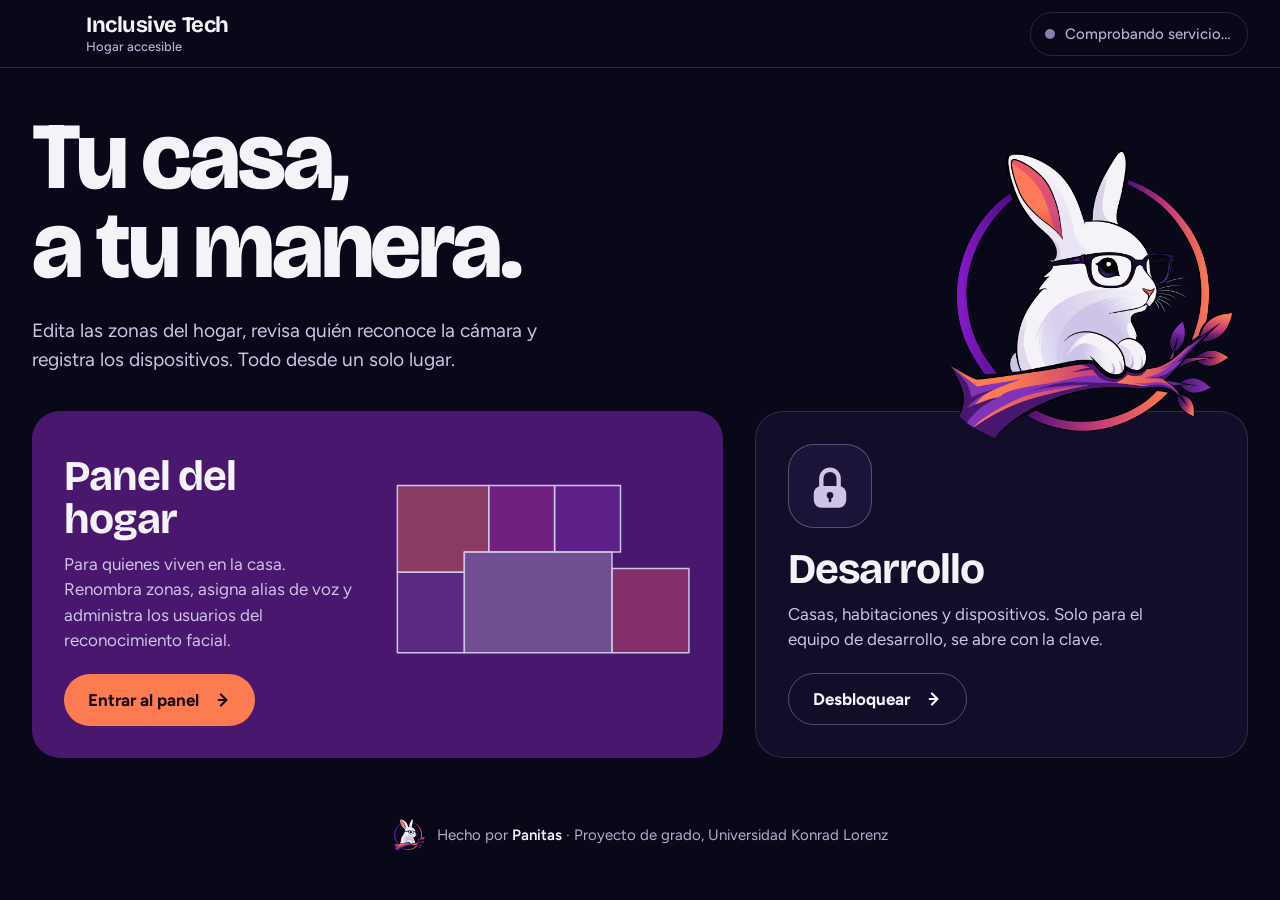
==== frontend/index.html @ b9ea5553 "+ Feat - Nuevo Frontend: Pantalla central (hub) con logo, pestaña de panel del hogar y acceso a pest" ====
<!DOCTYPE html>
<!--
    Inclusive Tech · pantalla central
    Punto de entrada: enlaza al panel del hogar y al panel de desarrollo (protegido con clave).
-->
<html lang="es">

<head>
    <meta charset="utf-8">
    <meta name="viewport" content="width=device-width, initial-scale=1, viewport-fit=cover">
    <meta name="theme-color" content="#090819">
    <title>Inclusive Tech · Inicio</title>
    <script>
        // Unity abre la raiz con "#key=..." (clave del servicio de usuarios). La lee panel.html, por lo que se redirige conservando el hash.
        if (/(?:^#|&)key=/.test(location.hash)) location.replace("panel.html" + location.hash);

        // Presentacion del logo: una vez por sesion y no con movimiento reducido
        try {
            if (!sessionStorage.getItem("it_intro") && !matchMedia("(prefers-reduced-motion: reduce)").matches) {
                document.documentElement.classList.add("has-intro");
            }
        } catch (e) { /* sin almacenamiento disponible */ }
    </script>
    <link rel="icon" type="image/png" href="assets/inclusive-tech.png">
    <link rel="preconnect" href="https://fonts.googleapis.com">
    <link rel="preconnect" href="https://fonts.gstatic.com" crossorigin>
    <link
        href="https://fonts.googleapis.com/css2?family=Bricolage+Grotesque:opsz,wght@12..96,500;12..96,700;12..96,800&family=Figtree:wght@400;500;600;700&display=swap"
        rel="stylesheet">

    <link rel="stylesheet" href="css/base.css">
    <link rel="stylesheet" href="css/hub.css">
</head>

<body class="hub-body">
    <!-- Degradados compartidos por las copias del logo -->
    <svg width="0" height="0" style="position:absolute" aria-hidden="true" focusable="false">
        <defs>
            <linearGradient id="lg-roof" gradientUnits="userSpaceOnUse" x1="30" y1="0" x2="270" y2="0">
                <stop offset="0" stop-color="#03d1fe" />
                <stop offset=".5" stop-color="#3579f9" />
                <stop offset="1" stop-color="#8559fa" />
            </linearGradient>
            <linearGradient id="lg-wall" gradientUnits="userSpaceOnUse" x1="60" y1="150" x2="150" y2="245">
                <stop offset="0" stop-color="#03d1fe" />
                <stop offset="1" stop-color="#5b66f9" />
            </linearGradient>
            <linearGradient id="lg-heart" gradientUnits="userSpaceOnUse" x1="130" y1="190" x2="245" y2="190">
                <stop offset="0" stop-color="#2f6cf8" />
                <stop offset=".5" stop-color="#8a6fe0" />
                <stop offset="1" stop-color="#e475c8" />
            </linearGradient>
        </defs>
    </svg>

    <!-- Presentacion del logo -->
    <div id="intro" aria-hidden="true">
        <div class="intro-bg"></div>
        <svg class="logo intro-logo" viewBox="14 28 270 240">
            <g fill="none" stroke-width="16" stroke-linecap="round" stroke-linejoin="round">
                <path class="l-roof" pathLength="1" stroke="url(#lg-roof)" d="M31 153 158 44 263 131" />
                <path class="l-stub" pathLength="1" stroke="url(#lg-roof)" d="M268 137H228" />
                <path class="l-wall" pathLength="1" stroke="url(#lg-wall)" d="M64 142V222Q64 243 86 243H143" />
                <path class="l-heart" pathLength="1" stroke="url(#lg-heart)"
                    d="M187 180C187 165 177 156 162 156C146 156 136 167 136 182C136 210 164 234 187 254C210 234 238 210 238 182C238 167 228 156 212 156C197 156 187 165 187 180Z" />
            </g>
        </svg>
    </div>

    <header class="topbar">
        <a class="brand" href="index.html" aria-label="Inclusive Tech, inicio">
            <svg class="logo brand-mark" viewBox="14 28 270 240" aria-hidden="true">
                <g fill="none" stroke-width="16" stroke-linecap="round" stroke-linejoin="round">
                    <path class="l-roof" pathLength="1" stroke="url(#lg-roof)" d="M31 153 158 44 263 131" />
                    <path class="l-stub" pathLength="1" stroke="url(#lg-roof)" d="M268 137H228" />
                    <path class="l-wall" pathLength="1" stroke="url(#lg-wall)" d="M64 142V222Q64 243 86 243H143" />
                    <path class="l-heart" pathLength="1" stroke="url(#lg-heart)"
                        d="M187 180C187 165 177 156 162 156C146 156 136 167 136 182C136 210 164 234 187 254C210 234 238 210 238 182C238 167 228 156 212 156C197 156 187 165 187 180Z" />
                </g>
            </svg>
            <span><b>Inclusive Tech</b><small>Hogar accesible</small></span>
        </a>
        <div class="topbar-end">
            <button id="serviceStatus" class="status" type="button" data-state="checking"
                aria-label="Estado del servicio de navegación. Pulsa para comprobar de nuevo">
                <i class="status-dot" aria-hidden="true"></i>
                <span id="serviceStatusText">Comprobando servicio…</span>
            </button>
        </div>
    </header>

    <div id="banner" class="banner" role="alert" hidden>
        <span id="bannerText"></span>
        <button id="bannerRetry" type="button">Reintentar</button>
    </div>

    <main class="hub">
        <section class="hub-hero">
            <div class="hero-copy">
                <h1 class="rise" style="--i:0">Tu casa,<br>a tu manera.</h1>
                <p class="lede rise" style="--i:1">Edita las zonas del hogar, revisa quién reconoce la cámara y
                    registra los dispositivos. Todo desde un solo lugar.</p>
            </div>
            <div id="guard" class="guard rise" style="--i:2">
                <img src="assets/panitas.png" alt="" width="300" height="300">
            </div>
        </section>

        <section class="doors" aria-label="Elige a dónde entrar">
            <a class="door door--panel rise" style="--i:3" href="panel.html">
                <svg class="door-plan" viewBox="30 100 1430 850" aria-hidden="true">
                    <path class="z" style="--z:0" d="M60 130H490V442H375V538H60Z" fill="#FD7B50" />
                    <path class="z" style="--z:1" d="M490 130H800V442H490Z" fill="#B332A1" />
                    <path class="z" style="--z:2" d="M800 130H1110V442H800Z" fill="#8233B7" />
                    <path class="z" style="--z:3" d="M375 442H1070V917H375Z" fill="#B6ADD1" />
                    <path class="z" style="--z:4" d="M60 538H375V917H60Z" fill="#774AA7" />
                    <path class="z" style="--z:5" d="M1070 520H1432V917H1070Z" fill="#EC566A" />
                </svg>
                <div class="door-body">
                    <h2>Panel del hogar</h2>
                    <p>Para quienes viven en la casa. Renombra zonas, asigna alias de voz y administra los usuarios
                        del reconocimiento facial.</p>
                </div>
                <span class="door-cta">Entrar al panel
                    <svg class="arrow" width="22" height="22" viewBox="0 0 24 24" aria-hidden="true">
                        <path class="a-shaft" d="M3 12h16" />
                        <path class="a-head" d="M13 6l6 6-6 6" />
                    </svg>
                </span>
            </a>

            <button id="devDoor" class="door door--dev rise" style="--i:4" type="button" aria-haspopup="dialog"
                aria-describedby="devDoorHelp">
                <span id="devLock" class="lock-tile" data-lock="locked">
                    <svg class="lock" viewBox="0 0 48 48" aria-hidden="true">
                        <path class="lock-shackle" d="M16 26V17a8 8 0 0 1 16 0v9" />
                        <rect class="lock-body" x="9" y="24" width="30" height="20" rx="7" />
                        <circle class="lock-hole" cx="24" cy="32.5" r="3" />
                        <rect class="lock-hole" x="22.8" y="33" width="2.4" height="6" rx="1.2" />
                    </svg>
                </span>
                <div class="door-body">
                    <h2>Desarrollo</h2>
                    <p id="devDoorHelp">Casas, habitaciones y dispositivos. Solo para el equipo de desarrollo, se
                        abre con la clave.</p>
                </div>
                <span class="door-cta">
                    <span id="devDoorLabel">Desbloquear</span>
                    <svg class="arrow" width="22" height="22" viewBox="0 0 24 24" aria-hidden="true">
                        <path class="a-shaft" d="M3 12h16" />
                        <path class="a-head" d="M13 6l6 6-6 6" />
                    </svg>
                </span>
            </button>
        </section>
    </main>

    <footer class="hub-foot">
        <img src="assets/panitas.png" alt="" width="32" height="32">
        <p>Hecho por <b>Panitas</b> · Proyecto de grado, Universidad Konrad Lorenz</p>
    </footer>

    <dialog id="unlockDialog" class="dialog" aria-labelledby="unlockTitle">
        <form id="unlockForm" autocomplete="off" novalidate>
            <div class="dialog-head">
                <span id="dialogLock" class="lock-tile lock-tile--sm" data-lock="locked">
                    <svg class="lock" viewBox="0 0 48 48" aria-hidden="true">
                        <path class="lock-shackle" d="M16 26V17a8 8 0 0 1 16 0v9" />
                        <rect class="lock-body" x="9" y="24" width="30" height="20" rx="7" />
                        <circle class="lock-hole" cx="24" cy="32.5" r="3" />
                        <rect class="lock-hole" x="22.8" y="33" width="2.4" height="6" rx="1.2" />
                    </svg>
                </span>
                <div>
                    <h2 id="unlockTitle">Clave de desarrollador</h2>
                    <p class="note" id="unlockNote">Está en el archivo <code>backend/.env</code>. Se guarda solo en
                        esta pestaña y se borra al cerrarla.</p>
                </div>
            </div>
            <label>Clave
                <input id="unlockInput" type="password" placeholder="Pega aquí la clave" required
                    data-msg-missing="Pega la clave para abrir la puerta.">
            </label>
            <div class="dialog-actions">
                <button id="unlockCancel" class="btn" type="button">Cancelar</button>
                <button id="unlockSubmit" class="btn btn-primary" type="submit">Desbloquear</button>
            </div>
        </form>
    </dialog>

    <div id="toast" role="status" aria-live="polite" hidden></div>

    <script src="js/shared/feedback.js"></script>
    <script src="js/shared/forms.js"></script>
    <script src="js/dev/dev-api.js"></script>
    <script src="js/hub/hub.js"></script>
</body>

</html>
---- frontend/css/base.css ----
/* ============================================================================
    Inclusive Tech · base compartida
    Tokens, tipografia, barra superior, botones, campos, fichas y avisos.
    Usada por index.html, panel.html y dev.html.
    Colores tomados de la paleta de Panitas.
============================================================================ */

/* 1. Tokens ----------------------------------------------------------------- */

:root {
	/* Paleta Panitas */
	--ground: #090819;
	--surface: #120e29;
	--surface-2: #1b1438;
	--surface-3: #281254;
	--line: rgba(205, 196, 231, .16);
	--line-strong: rgba(205, 196, 231, .34);

	--text: #f5f3f8;
	--text-dim: #b6add1;
	--text-faint: #8a7fb0;

	--violet-900: #49176d;
	--violet-700: #6a2292;
	--violet-500: #8233b7;
	--violet-400: #774aa7;
	--coral: #fd7b50;
	--ember: #eb4d2e;
	--rose: #ec566a;
	--magenta: #c63c78;
	--plum: #b332a1;
	--lilac: #cdc4e7;

	/* Roles */
	--accent: var(--coral);
	--accent-ink: #1a0a14;
	--danger: #ff7d8e;
	--ok: #8be0b0;

	/* Tipografia */
	--display: 'Bricolage Grotesque', 'Segoe UI', system-ui, sans-serif;
	--sans: Figtree, 'Segoe UI', system-ui, sans-serif;
	--mono: ui-monospace, 'Cascadia Code', Consolas, monospace;

	/* Medidas */
	--side-width: 420px;
	--header-height: 68px;
	--radius: 14px;
	--radius-sm: 10px;
	--gutter: 32px;

	/* Movimiento */
	--ease-out: cubic-bezier(.23, 1, .32, 1);
	--ease-in-out: cubic-bezier(.77, 0, .175, 1);

	color-scheme: dark;
}

/* 2. Base ------------------------------------------------------------------- */

* {
	box-sizing: border-box;
}

html {
	background: var(--ground);
}

body {
	margin: 0;
	min-height: 100vh;
	background: var(--ground);
	color: var(--text);
	font: 400 17px/1.5 var(--sans);
	-webkit-font-smoothing: antialiased;
	text-rendering: optimizeLegibility;
}

::selection {
	background: var(--coral);
	color: var(--accent-ink);
}

:focus-visible {
	outline: 3px solid var(--coral);
	outline-offset: 3px;
	border-radius: 4px;
}

/* Barras de desplazamiento */
* {
	scrollbar-width: thin;
	scrollbar-color: var(--violet-700) transparent;
}

button {
	font-family: inherit;
	color: inherit;
	cursor: pointer;
}

input,
select {
	font-family: inherit;
}

code {
	font: 500 .88em var(--mono);
}

[hidden] {
	display: none !important;
}

h1,
h2,
h3 {
	font-family: var(--display);
	text-wrap: balance;
}

/* 3. Barra superior ---------------------------------------------------------- */

.topbar {
	position: relative;
	z-index: 20;
	height: var(--header-height);
	display: flex;
	align-items: center;
	justify-content: space-between;
	gap: 24px;
	padding: 0 var(--gutter);
	background: var(--ground);
	border-bottom: 1px solid var(--line);
}

.brand {
	display: flex;
	gap: 12px;
	align-items: center;
	color: inherit;
	text-decoration: none;
	flex: none;
}

.brand img {
	width: 38px;
	height: 38px;
	display: block;
}

.brand b {
	display: block;
	font: 700 22px/1 var(--display);
	letter-spacing: -.02em;
}

.brand small {
	display: block;
	margin-top: 4px;
	font: 500 13px/1 var(--sans);
	color: var(--text-dim);
}

.topbar nav {
	display: flex;
	gap: 2px;
	align-self: stretch;
}

.topbar nav a {
	position: relative;
	min-height: 48px;
	padding: 0 18px;
	align-self: center;
	display: flex;
	align-items: center;
	gap: 8px;
	font: 500 16px var(--sans);
	color: var(--text-dim);
	text-decoration: none;
	border-radius: 999px;
	transition: color .16s ease, background-color .16s ease;
}

.topbar nav a[aria-current="page"] {
	color: var(--text);
	background: var(--surface-2);
}

.topbar nav a.is-soon::after {
	content: "pronto";
	font: 600 11px var(--sans);
	padding: 2px 7px;
	border-radius: 999px;
	background: var(--surface-3);
	color: var(--text-dim);
}

.topbar-end {
	display: flex;
	align-items: center;
	gap: 10px;
	flex: none;
}

@media (hover: hover) and (pointer: fine) {
	.topbar nav a:hover {
		color: var(--text);
		background: var(--surface);
	}
}

/* 4. Botones ----------------------------------------------------------------- */

.btn {
	min-height: 48px;
	padding: 0 20px;
	display: inline-flex;
	align-items: center;
	justify-content: center;
	gap: 8px;
	border: 1px solid var(--line-strong);
	border-radius: 999px;
	background: transparent;
	color: var(--text);
	font: 600 16px var(--sans);
	text-decoration: none;
	transition: transform .16s var(--ease-out), background-color .16s ease, border-color .16s ease, color .16s ease;
}

.btn:active {
	transform: scale(.97);
}

.btn:disabled {
	opacity: .45;
	cursor: not-allowed;
}

.btn-primary {
	background: var(--coral);
	border-color: var(--coral);
	color: var(--accent-ink);
}

.btn-danger {
	border-color: var(--danger);
	color: var(--danger);
}

.btn-small {
	min-height: 40px;
	padding: 0 14px;
	font-size: 15px;
}

/* Barrido de relleno en hover. El origen del clip-path sale de --px / --py (feedback.js) */
.btn,
.dev-btn {
	position: relative;
	overflow: hidden;
	isolation: isolate;
}

.btn::after,
.dev-btn::after {
	content: "";
	position: absolute;
	inset: 0;
	z-index: -1;
	background: var(--surface-3);
	clip-path: circle(0 at var(--px, 50%) var(--py, 50%));
	transition: clip-path .42s var(--ease-out);
}

.btn-primary::after,
.dev-btn:not(.dev-btn--ghost):not(.dev-btn--danger)::after {
	background: #ffa386;
}

.btn-danger::after,
.dev-btn--danger::after {
	background: var(--danger);
}

@media (hover: hover) and (pointer: fine) {
	.btn:hover::after,
	.dev-btn:hover:not(:disabled)::after {
		clip-path: circle(150% at var(--px, 50%) var(--py, 50%));
	}
	.btn:hover {
		border-color: var(--lilac);
	}
	.btn-primary:hover {
		border-color: #ffa386;
	}
	.btn-danger:hover,
	.dev-btn--danger:hover:not(:disabled) {
		color: var(--accent-ink);
	}
}

.close-btn {
	width: 48px;
	height: 48px;
	flex: none;
	border: 1px solid var(--line-strong);
	border-radius: 50%;
	background: none;
	font-size: 24px;
	line-height: 1;
	transition: transform .16s var(--ease-out), background-color .16s ease;
}

.close-btn:active {
	transform: scale(.94);
}

@media (hover: hover) and (pointer: fine) {
	.close-btn:hover {
		background: var(--surface-3);
	}
}

/* 5. Campos ------------------------------------------------------------------ */

input[type="text"],
input[type="password"],
input[type="search"],
input:not([type]),
select {
	min-height: 48px;
	padding: 0 14px;
	border: 1px solid var(--line-strong);
	border-radius: var(--radius-sm);
	background: var(--ground);
	color: var(--text);
	font: 400 17px var(--sans);
	transition: border-color .16s ease, box-shadow .16s ease;
}

input::placeholder {
	color: var(--text-faint);
}

input:focus-visible,
select:focus-visible {
	outline: none;
	border-color: var(--coral);
	box-shadow: 0 0 0 3px rgba(253, 123, 80, .28);
}

.field-error {
	margin: 8px 0 0;
	font: 500 15px var(--sans);
	color: var(--danger);
}

/* 6. Fichas y secciones ------------------------------------------------------- */

.sec {
	padding: 16px 0 18px;
	border-top: 1px solid var(--line);
}

.sec-title {
	display: block;
	margin-bottom: 10px;
	font: 600 14px var(--sans);
	color: var(--text-dim);
}

.note {
	margin: 6px 0 0;
	font: 400 15px/1.5 var(--sans);
	color: var(--text-dim);
}

.note+.tech-name {
	margin-top: 14px;
}

.tech-name {
	display: inline-block;
	padding: 6px 10px;
	background: var(--ground);
	border: 1px dashed var(--line-strong);
	border-radius: 8px;
	font: 500 15px var(--mono);
	color: var(--lilac);
	word-break: break-all;
}

.is-busy {
	opacity: .6;
	pointer-events: none;
}

/* 7. Avisos: toast y banner ---------------------------------------------------- */

#toast {
	position: fixed;
	left: 50%;
	bottom: 24px;
	z-index: 60;
	max-width: min(560px, calc(100% - 32px));
	padding: 14px 22px;
	border-radius: var(--radius-sm);
	background: var(--text);
	color: var(--ground);
	font: 600 16px var(--sans);
	box-shadow: 0 12px 32px rgba(0, 0, 0, .45);
	translate: -50% 0;
	opacity: 1;
	transition: opacity .24s var(--ease-out), translate .24s var(--ease-out);
}

@starting-style {
	#toast {
		opacity: 0;
		translate: -50% 12px;
	}
}

.banner {
	display: flex;
	gap: 16px;
	align-items: center;
	justify-content: center;
	flex-wrap: wrap;
	padding: 10px 16px;
	background: #3a0f2a;
	border-bottom: 1px solid var(--rose);
	color: var(--text);
	font: 500 16px var(--sans);
}

.banner button {
	min-height: 40px;
	padding: 0 16px;
	border: 1px solid var(--line-strong);
	border-radius: 999px;
	background: transparent;
	font: 600 15px var(--sans);
	transition: transform .16s var(--ease-out), background-color .16s ease;
}

.banner button:active {
	transform: scale(.97);
}

@media (hover: hover) and (pointer: fine) {
	.banner button:hover {
		background: var(--surface-3);
	}
}

/* 8. Dialogos (los usan el hub y el panel dev) ---------------------------------- */

.dialog,
.dev-dialog {
	width: min(480px, calc(100% - 32px));
	padding: 28px;
	border: 1px solid var(--line-strong);
	border-radius: 24px;
	background: var(--surface);
	color: var(--text);
	box-shadow: 0 32px 80px rgba(0, 0, 0, .6);
	opacity: 1;
	scale: 1;
	transition: opacity .18s var(--ease-out), scale .18s var(--ease-out), overlay .18s allow-discrete, display .18s allow-discrete;
}

.dialog[open],
.dev-dialog[open] {
	@starting-style {
		opacity: 0;
		scale: .96;
	}
}

.dialog::backdrop,
.dev-dialog::backdrop {
	background: rgba(9, 8, 25, .72);
	backdrop-filter: blur(6px);
	-webkit-backdrop-filter: blur(6px);
}

.dialog h2,
.dev-dialog h2 {
	margin: 0 0 8px;
	font: 700 28px/1.1 var(--display);
	letter-spacing: -.02em;
}

.dialog label,
.dev-dialog label {
	display: grid;
	gap: 6px;
	margin-top: 16px;
	font: 600 15px var(--sans);
	color: var(--text-dim);
}

.dialog .dialog-actions,
.dev-dialog .dev-row {
	margin-top: 22px;
	display: flex;
	gap: 10px;
	flex-wrap: wrap;
	justify-content: flex-end;
}

/* 9. Logo (SVG) ----------------- */

.logo {
	display: block;
	overflow: visible;
}

.logo path {
	stroke-dasharray: 1;
	stroke-dashoffset: 0;
}

.logo .l-heart {
	transform-box: fill-box;
	transform-origin: 50% 60%;
}

/* Animacion de trazo: se activa con .is-drawing en el svg o en un ancestro */
.is-drawing .logo path,
.logo.is-drawing path {
	animation: logo-draw var(--draw, .8s) var(--ease-in-out) backwards;
	animation-delay: var(--d, 0s);
}

.is-drawing .l-wall,
.logo.is-drawing .l-wall {
	--d: calc(var(--t0, 0s) + .2s);
}

.is-drawing .l-stub,
.logo.is-drawing .l-stub {
	--d: calc(var(--t0, 0s) + .55s);
	--draw: .25s;
}

.is-drawing .l-heart,
.logo.is-drawing .l-heart {
	--d: calc(var(--t0, 0s) + .7s);
	--draw: .6s;
}

.is-drawing .l-roof,
.logo.is-drawing .l-roof {
	--d: var(--t0, 0s);
}

@keyframes logo-draw {
	from {
		stroke-dashoffset: 1;
		opacity: 0;
	}
	1% {
		opacity: 1;
	}
}

/* Latido: doble pulso */
.logo.is-beating .l-heart,
.brand:hover .l-heart,
.brand:focus-visible .l-heart {
	animation: heartbeat .9s var(--ease-out);
}

@keyframes heartbeat {
	0% {
		scale: 1;
	}
	14% {
		scale: 1.16;
	}
	28% {
		scale: 1;
	}
	42% {
		scale: 1.1;
	}
	70% {
		scale: 1;
	}
}

.brand-mark {
	width: 42px;
	height: 39px;
	flex: none;
	view-transition-name: brand-mark;
}

/* 10. Candado ------------------- */

.lock-tile {
	--lock: var(--lilac);
	flex: none;
	width: 84px;
	height: 84px;
	display: grid;
	place-items: center;
	border-radius: 26px;
	background: var(--surface-2);
	border: 1px solid var(--line-strong);
	color: var(--lock);
	transition: background-color .3s var(--ease-out), border-color .3s var(--ease-out), color .3s var(--ease-out), scale .3s var(--ease-out);
}

.lock-tile .lock {
	width: 52px;
	height: 52px;
	overflow: visible;
}

.lock-shackle {
	fill: none;
	stroke: currentColor;
	stroke-width: 4;
	stroke-linecap: round;
	transform-box: view-box;
	transform-origin: 16px 26px; /* pivote en la pata izquierda del arco */
	transition: transform .45s var(--ease-out);
}

.lock-body {
	fill: currentColor;
}

.lock-hole {
	fill: var(--surface-2);
	transition: fill .3s var(--ease-out);
}

[data-lock="open"] {
	--lock: var(--coral);
	background: rgba(253, 123, 80, .12);
	border-color: rgba(253, 123, 80, .5);
}

[data-lock="open"] .lock-shackle {
	transform: translate(1px, -6px) rotate(-16deg);
}

[data-lock="open"] .lock-hole {
	fill: #2a0f10;
}

.lock-tile.is-rattle .lock {
	animation: rattle .42s var(--ease-out);
}

@keyframes rattle {
	15% {
		rotate: -9deg;
	}
	35% {
		rotate: 8deg;
	}
	55% {
		rotate: -5deg;
	}
	75% {
		rotate: 3deg;
	}
}

.lock-tile.is-pulse {
	animation: lock-pulse .5s var(--ease-out);
}

@keyframes lock-pulse {
	40% {
		scale: 1.1;
	}
}

/* 11. Flecha ------------------------------- */

.arrow {
	flex: none;
	overflow: visible;
}

.arrow path {
	fill: none;
	stroke: currentColor;
	stroke-width: 2.4;
	stroke-linecap: round;
	stroke-linejoin: round;
}

.arrow .a-shaft {
	transform-box: fill-box;
	transform-origin: 100% 50%;
	scale: .55 1;
	transition: scale .28s var(--ease-out);
}

.arrow .a-head {
	transition: translate .28s var(--ease-out);
}

@media (hover: hover) and (pointer: fine) {
	:is(.btn, .door, .dev-btn):hover .arrow .a-shaft,
	:is(.btn, .door):focus-visible .arrow .a-shaft {
		scale: 1 1;
	}
	:is(.btn, .door, .dev-btn):hover .arrow .a-head {
		translate: 3px 0;
	}
}

/* 12. Estados de boton: cargando y hecho ------------------------------------------------- */

.btn.is-loading,
.dev-btn.is-loading {
	pointer-events: none;
	opacity: .85;
}

.btn.is-loading::before,
.dev-btn.is-loading::before {
	content: "";
	width: 16px;
	height: 16px;
	margin-right: 8px;
	border: 2.5px solid currentColor;
	border-right-color: transparent;
	border-radius: 50%;
	animation: spin .7s linear infinite;
}

@keyframes spin {
	to {
		rotate: 360deg;
	}
}

.btn.is-done {
	pointer-events: none;
}

.btn.is-done::before {
	content: "";
	width: 18px;
	height: 18px;
	margin-right: 8px;
	background: currentColor;
	mask: url("data:image/svg+xml,%3Csvg xmlns='http://www.w3.org/2000/svg' viewBox='0 0 24 24' fill='none' stroke='black' stroke-width='3' stroke-linecap='round' stroke-linejoin='round'%3E%3Cpath d='M4 12.5l5 5L20 6.5' pathLength='1' stroke-dasharray='1' stroke-dashoffset='0'/%3E%3C/svg%3E") center / contain no-repeat;
	animation: pop-in .3s var(--ease-out);
}

@keyframes pop-in {
	from {
		scale: .4;
		opacity: 0;
	}
}

/* 13. Mensajes de error de campo --------------------- */

.field-msg {
	flex-basis: 100%;
	display: flex;
	align-items: flex-start;
	gap: 8px;
	margin: 8px 0 0;
	font: 500 15px/1.35 var(--sans);
	color: var(--danger);
	animation: msg-in .22s var(--ease-out);
}

.field-msg::before {
	content: "";
	flex: none;
	width: 18px;
	height: 18px;
	margin-top: 1px;
	background: currentColor;
	mask: url("data:image/svg+xml,%3Csvg xmlns='http://www.w3.org/2000/svg' viewBox='0 0 24 24' fill='none' stroke='black' stroke-width='2.2' stroke-linecap='round'%3E%3Ccircle cx='12' cy='12' r='9.5'/%3E%3Cpath d='M12 7.5v5.5M12 16.6v.1'/%3E%3C/svg%3E") center / contain no-repeat;
}

@keyframes msg-in {
	from {
		opacity: 0;
		translate: 0 -6px;
	}
}

[aria-invalid="true"] {
	border-color: var(--danger) !important;
	box-shadow: 0 0 0 3px rgba(255, 125, 142, .22);
}

.is-shake {
	animation: shake .34s var(--ease-out);
}

@keyframes shake {
	18% {
		translate: -8px 0;
	}
	42% {
		translate: 7px 0;
	}
	66% {
		translate: -4px 0;
	}
	88% {
		translate: 2px 0;
	}
}

/* 14. Indicador deslizante de pestanias ---------------------------------------------- */

.topbar nav,
.dev-tabs {
	position: relative;
}

.tab-pill {
	position: absolute;
	left: 0;
	top: 0;
	z-index: 0;
	border-radius: 999px;
	background: var(--surface-2);
	pointer-events: none;
	opacity: 0;
}

.tab-pill.is-ready {
	opacity: 1;
	transition: transform .32s var(--ease-in-out), width .32s var(--ease-in-out), height .32s var(--ease-in-out);
}

.topbar nav a,
.dev-tabs a {
	position: relative;
	z-index: 1;
}

.topbar nav:has(.tab-pill.is-ready) a[aria-current="page"],
.dev-tabs:has(.tab-pill.is-ready) a[aria-current="page"] {
	background: none;
}

/* 15. Transicion entre paginas (View Transitions, mejora progresiva) */

@view-transition {
	navigation: auto;
}

::view-transition-old(root) {
	animation: .16s ease-in both vt-out;
}

::view-transition-new(root) {
	animation: .3s var(--ease-out) both vt-in;
}

::view-transition-group(brand-mark) {
	animation-duration: .5s;
	animation-timing-function: var(--ease-in-out);
}

@keyframes vt-out {
	to {
		opacity: 0;
	}
}

@keyframes vt-in {
	from {
		opacity: 0;
		translate: 0 10px;
	}
}

/* 16. Salidas y entradas de avisos, dialogos y banner ---------------------------------- */

#toast.is-leaving {
	opacity: 0;
	translate: -50% 8px;
}

.dialog:not([open]),
.dev-dialog:not([open]) {
	opacity: 0;
	scale: .96;
}

@starting-style {
	.banner {
		opacity: 0;
		translate: 0 -8px;
	}
}

.banner {
	transition: opacity .24s var(--ease-out), translate .24s var(--ease-out);
}

/* 17. Responsive de la barra y movimiento reducido ------------------------------ */

@media (max-width: 1100px) {
	:root {
		--gutter: 20px;
	}
}

/* Barra en dos filas: el menu pasa a una fila propia con scroll horizontal */
@media (max-width: 960px) {
	.topbar {
		height: auto;
		flex-wrap: wrap;
		gap: 6px;
		padding-top: 10px;
		padding-bottom: 8px;
	}
	.topbar nav {
		order: 3;
		width: 100%;
		overflow-x: auto;
		padding-bottom: 2px;
	}
	.topbar nav a {
		min-height: 44px;
		padding: 0 14px;
		font-size: 15px;
		white-space: nowrap;
	}
}

@media (max-width: 700px) {
	:root {
		--gutter: 16px;
	}
	.brand b {
		font-size: 20px;
	}
	.brand small {
		display: none;
	}
}

@media (prefers-reduced-motion: reduce) {
	*,
	*::before,
	*::after {
		animation-duration: .01ms !important;
		animation-iteration-count: 1 !important;
		transition-duration: .01ms !important;
	}
}
---- frontend/css/hub.css ----
/* ============================================================================
    Inclusive Tech · pantalla central (hub)
    Titular, puertas de acceso, estado del servicio y dialogo de clave. Depende de base.css.
============================================================================ */

.hub-body {
	display: grid;
	grid-template-rows: auto auto 1fr auto;
}

/* 1. Estado del servicio ------------------------------------------------------ */

.status {
	min-height: 44px;
	padding: 0 16px 0 14px;
	display: inline-flex;
	align-items: center;
	gap: 10px;
	border: 1px solid var(--line);
	border-radius: 999px;
	background: transparent;
	color: var(--text-dim);
	font: 500 15px var(--sans);
	transition: transform .16s var(--ease-out), background-color .16s ease, color .16s ease;
}

.status:active {
	transform: scale(.97);
}

.status-dot {
	width: 10px;
	height: 10px;
	border-radius: 50%;
	background: var(--text-faint);
}

.status[data-state="online"] {
	color: var(--text);
}

.status[data-state="online"] .status-dot {
	background: var(--ok);
	animation: ping-dot 1.4s var(--ease-out) 1;
}

@keyframes ping-dot {
	from {
		box-shadow: 0 0 0 0 rgba(139, 224, 176, .6);
	}
	to {
		box-shadow: 0 0 0 12px rgba(139, 224, 176, 0);
	}
}

.status[data-state="offline"] {
	color: var(--text);
}

.status[data-state="offline"] .status-dot {
	background: var(--rose);
}

.status[data-state="checking"] .status-dot {
	animation: blink 1s ease-in-out infinite alternate;
}

@keyframes blink {
	to {
		opacity: .25;
	}
}

@media (hover: hover) and (pointer: fine) {
	.status:hover {
		background: var(--surface);
		color: var(--text);
	}
}

/* 2. Titular -------------------------------------------------------------------- */

.hub {
	width: 100%;
	max-width: 1280px;
	margin: 0 auto;
	padding: clamp(24px, 5vh, 64px) var(--gutter) 0;
}

.hub-hero {
	display: grid;
	grid-template-columns: 7fr 5fr;
	gap: var(--gutter);
	align-items: end;
}

.hub h1 {
	margin: 0;
	font: 800 clamp(3.1rem, 7.4vw, 6rem)/.94 var(--display);
	letter-spacing: -.035em;
}

.lede {
	margin: 26px 0 0;
	max-width: 46ch;
	font-size: clamp(18px, 1.5vw, 20px);
	color: var(--lilac);
}

/* Mascota sobre el borde de la puerta de desarrollo. Flota con CSS; hub.js aplica la inclinacion segun el cursor */
.guard {
	position: relative;
	z-index: 3;
	justify-self: end;
	width: clamp(190px, 23vw, 290px);
	margin: 0 12px -64px 0;
	pointer-events: none;
}

.guard img {
	display: block;
	width: 100%;
	height: auto;
	aspect-ratio: 1;
	animation: float 6s ease-in-out infinite alternate;
}

@keyframes float {
	to {
		translate: 0 -9px;
	}
}

/* 3. Puertas --------------------------------------------------------------------- */

.doors {
	position: relative;
	z-index: 1;
	display: grid;
	grid-template-columns: 7fr 5fr;
	gap: var(--gutter);
	margin-top: clamp(24px, 4vh, 48px);
}

.door {
	position: relative;
	display: flex;
	flex-direction: column;
	align-items: flex-start;
	gap: 20px;
	min-height: 340px;
	padding: 32px;
	border: 0;
	border-radius: 28px;
	color: var(--text);
	font: inherit;
	text-align: left;
	text-decoration: none;
	overflow: hidden;
	cursor: pointer;
	transition: transform .2s var(--ease-out), background-color .2s ease;
}

.door:active {
	transform: scale(.985);
}

.door-body {
	margin-top: auto;
	max-width: 400px;
}

.door h2 {
	margin: 0;
	font: 700 clamp(2.1rem, 3.3vw, 2.9rem)/1 var(--display);
	letter-spacing: -.025em;
}

.door p {
	margin: 12px 0 0;
	font-size: 17px;
	color: var(--lilac);
}

.door-cta {
	display: inline-flex;
	align-items: center;
	gap: 10px;
	min-height: 52px;
	padding: 0 24px;
	border-radius: 999px;
	font: 700 17px var(--sans);
	transition: background-color .2s ease, border-color .2s ease, color .2s ease;
}


/* Puerta abierta: panel del hogar */

.door--panel {
	background: var(--violet-900);
}

.door--panel .door-cta {
	background: var(--coral);
	color: var(--accent-ink);
}

/* Plano a la derecha, texto a la izquierda */
.door--panel .door-body {
	max-width: 46%;
}

.door-plan {
	position: absolute;
	top: 50%;
	right: 28px;
	width: min(44%, 320px);
	height: auto;
	translate: 0 -58%;
	stroke: var(--lilac);
	stroke-width: 7;
	stroke-linejoin: round;
}

.door-plan .z {
	fill-opacity: .36;
	transition: fill-opacity .3s var(--ease-out);
	transition-delay: calc(var(--z) * 40ms);
	/* encendido escalonado de las zonas al cargar */
	animation: light-on .5s var(--ease-out) backwards;
	animation-delay: calc(var(--lights, .7s) + var(--z) * 110ms);
}

@keyframes light-on {
	from {
		fill-opacity: .04;
	}
}

/* Puerta con candado: desarrollo */

.door--dev {
	background: var(--surface);
	border: 1px solid var(--line);
}

.door--dev .door-cta {
	border: 1px solid var(--line-strong);
}

/* Estado abierto (clave guardada o recien validada) */
.door--dev.is-open .door-cta {
	background: var(--coral);
	border-color: var(--coral);
	color: var(--accent-ink);
}

@media (hover: hover) and (pointer: fine) {
	.door--panel:hover {
		background: #561d7f;
	}
	.door--panel:hover .z {
		fill-opacity: .85;
	}
	.door--dev:hover {
		background: var(--surface-2);
	}
	/* Traqueteo del candado en hover mientras esta cerrada */
	.door--dev:not(.is-open):hover .lock {
		animation: rattle .5s var(--ease-out);
	}
}

/* 4. Pie ------------------------------------------------------------------------- */

.hub-foot {
	display: flex;
	align-items: center;
	justify-content: center;
	gap: 12px;
	padding: 40px var(--gutter) 28px;
	color: var(--text-dim);
	font-size: 15px;
}

.hub-foot img {
	width: 32px;
	height: 32px;
}

.hub-foot p {
	margin: 0;
}

.hub-foot b {
	color: var(--text);
	font-weight: 600;
}

/* 5. Dialogo de clave -------------------------------------------------------------- */

#unlockInput {
	width: 100%;
	font-family: var(--mono);
	letter-spacing: .04em;
}

.dialog-head {
	display: flex;
	gap: 18px;
	align-items: center;
}

.lock-tile--sm {
	width: 68px;
	height: 68px;
	border-radius: 22px;
}

.lock-tile--sm .lock {
	width: 42px;
	height: 42px;
}

.dialog-head h2 {
	margin-bottom: 4px;
}

.dialog-head .note {
	margin: 0;
}

/* Fundido del titulo y la nota al cambiar de estado */
#unlockTitle,
#unlockNote {
	transition: opacity .2s var(--ease-out);
}

.dialog.is-ok #unlockNote {
	color: var(--ok);
}

/* 6. Entrada, una sola vez al cargar ------------------------------------------------- */

.rise {
	animation: rise .6s var(--ease-out) backwards;
	animation-delay: calc(var(--i, 0) * 80ms);
}

/* Presentacion del logo (una vez por sesion). El resto del contenido espera a que termine */
#intro {
	display: none;
}

.has-intro #intro {
	position: fixed;
	inset: 0;
	z-index: 100;
	display: grid;
	place-items: center;
	/* respaldo: si el script falla, la cortina se oculta sola */
	animation: intro-failsafe .01s 5s forwards;
}

@keyframes intro-failsafe {
	to {
		visibility: hidden;
	}
}

.intro-bg {
	position: absolute;
	inset: 0;
	background: var(--ground);
}

.intro-logo {
	--draw: .8s;
	position: relative;
	width: clamp(130px, 22vw, 200px);
	height: auto;
	aspect-ratio: 270 / 240;
}

.has-intro .topbar .brand-mark {
	opacity: 0;
}

.has-intro .brand > span {
	animation: reveal .6s var(--ease-out) 2.25s backwards;
}

@keyframes reveal {
	from {
		clip-path: inset(0 100% 0 0);
		opacity: 0;
	}
	to {
		clip-path: inset(0 0 0 0);
	}
}

.has-intro .rise {
	animation-delay: calc(2s + var(--i, 0) * 80ms);
}

.has-intro .door-plan .z {
	--lights: 2.9s;
}

@keyframes rise {
	from {
		opacity: 0;
		transform: translateY(18px);
	}
}

/* 7. Responsive ------------------------------------------------------------------------ */

@media (max-width: 900px) {
	.hub-hero {
		grid-template-columns: 1fr;
	}
	.guard {
		display: none;
	}
	.doors {
		grid-template-columns: 1fr;
		gap: 16px;
	}
	.door {
		min-height: 300px;
		padding: 24px;
	}
	.door-plan {
		right: 20px;
		width: min(44%, 260px);
	}
}

@media (max-width: 520px) {
	.status span {
		font-size: 14px;
	}
	.door--panel .door-body {
		max-width: none;
		margin-top: 150px;
	}
	.door-plan {
		top: 24px;
		translate: 0 0;
		width: min(70%, 260px);
	}
	.hub-foot {
		text-align: left;
		padding-top: 32px;
	}
}
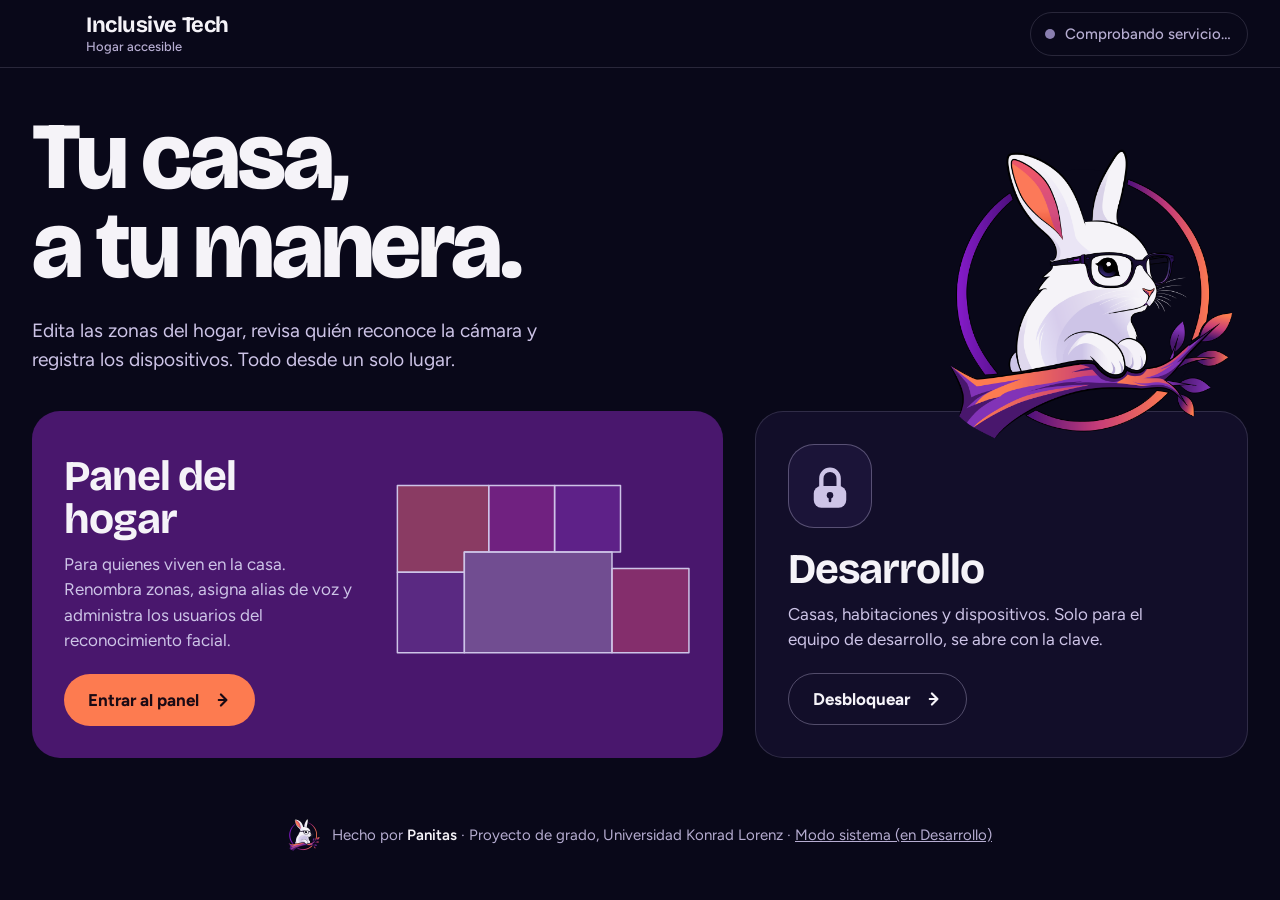
==== commit fb5ce08c: "feat(modo-sistema): pestaña de pruebas por voz, lanzador y acceso en red Agrega el "modo sistema" pa" ====
--- a/frontend/index.html
+++ b/frontend/index.html
@@ -157,7 +157,8 @@
 
     <footer class="hub-foot">
         <img src="assets/panitas.png" alt="" width="32" height="32">
-        <p>Hecho por <b>Panitas</b> · Proyecto de grado, Universidad Konrad Lorenz</p>
+        <p>Hecho por <b>Panitas</b> · Proyecto de grado, Universidad Konrad Lorenz ·
+            <a href="dev.html" style="color:var(--text-dim)">Modo sistema (en Desarrollo)</a></p>
     </footer>
 
     <dialog id="unlockDialog" class="dialog" aria-labelledby="unlockTitle">
--- a/frontend/css/base.css
+++ b/frontend/css/base.css
@@ -338,6 +338,18 @@
 	color: var(--text);
 	font: 400 17px var(--sans);
 	transition: border-color .16s ease, box-shadow .16s ease;
+}
+
+/* Flecha propia para los desplegables: la del sistema queda pegada al borde
+   y no se puede mover, asi que la ocultamos y dibujamos una con su margen. */
+select {
+	appearance: none;
+	-webkit-appearance: none;
+	padding-right: 40px;
+	background-image: url("data:image/svg+xml,%3Csvg xmlns='http://www.w3.org/2000/svg' width='12' height='12' viewBox='0 0 24 24' fill='none' stroke='%23b6add1' stroke-width='2.5' stroke-linecap='round' stroke-linejoin='round'%3E%3Cpath d='M6 9l6 6 6-6'/%3E%3C/svg%3E");
+	background-repeat: no-repeat;
+	background-position: right 14px center;
+	background-size: 12px;
 }
 
 input::placeholder {
